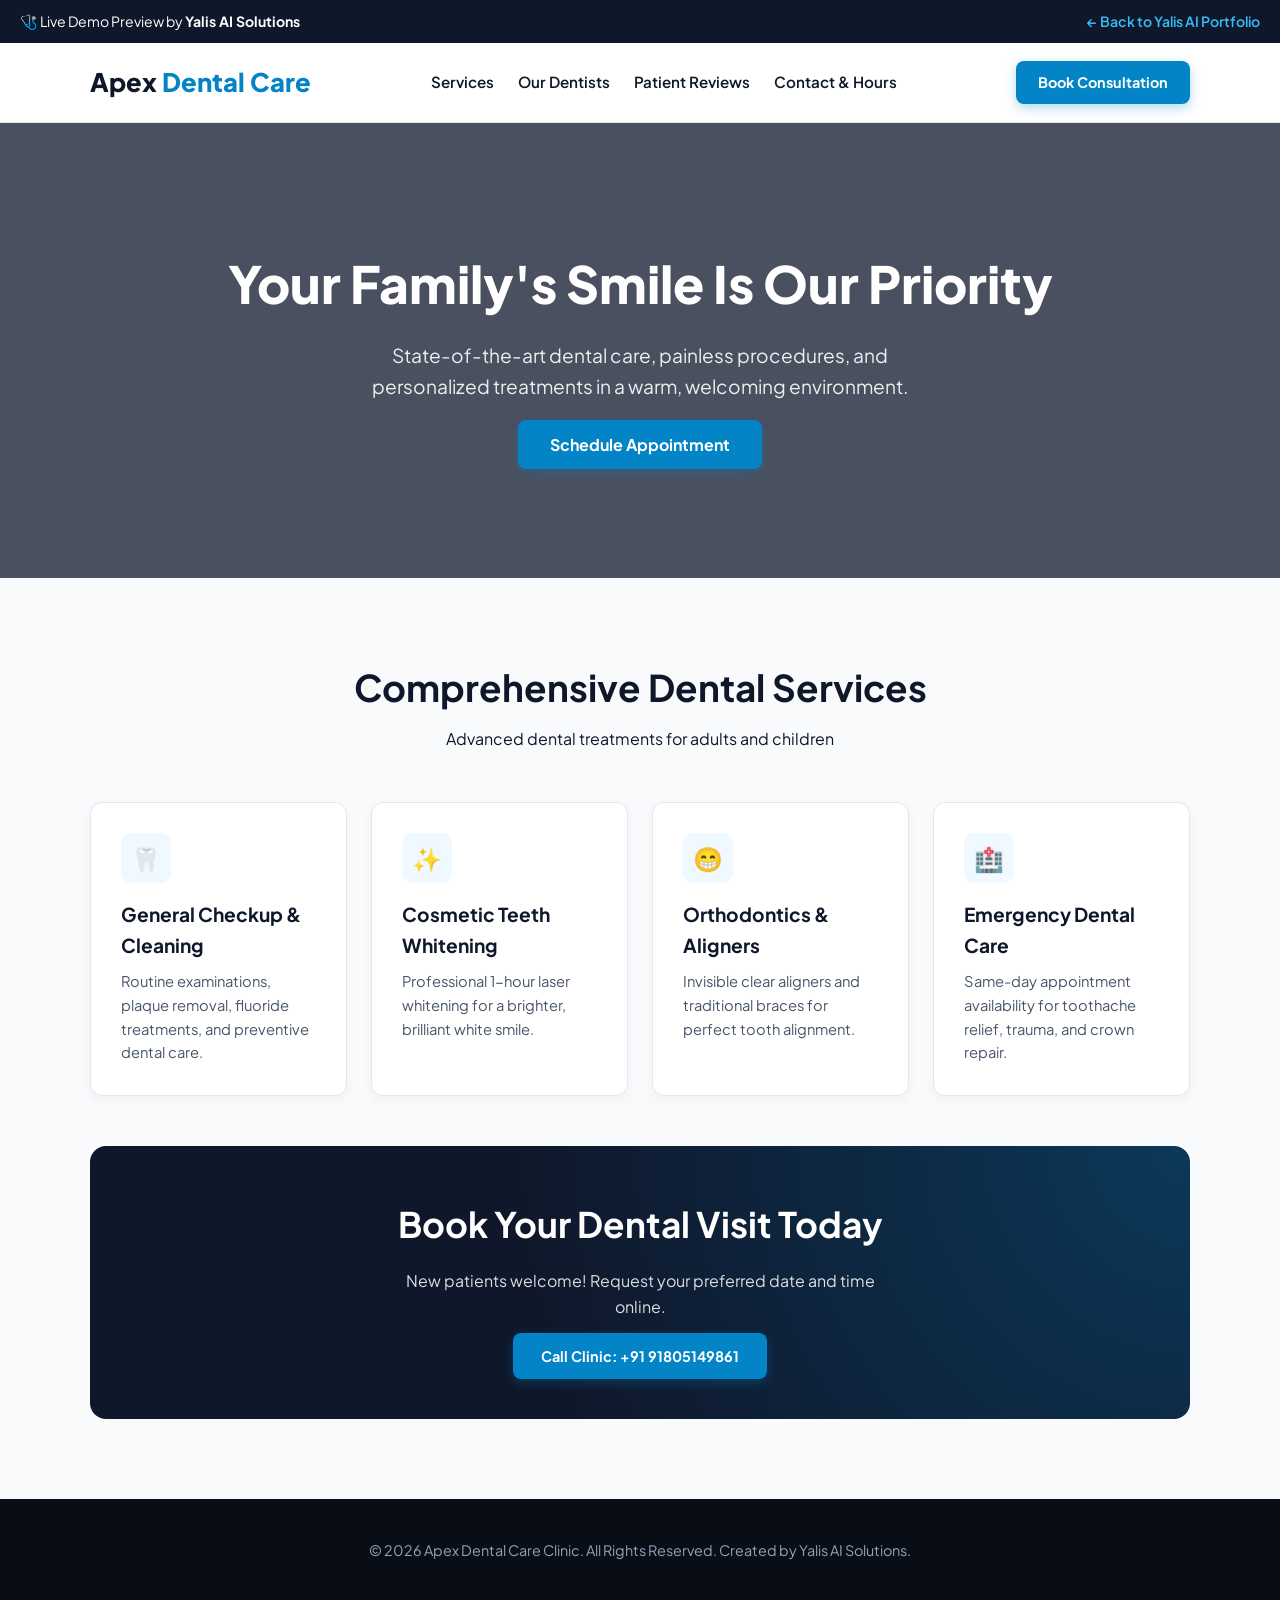
==== demo-clinic.html @ 6a691064 "Add files via upload" ====
<!DOCTYPE html>
<html lang="en">
<head>
  <meta charset="UTF-8">
  <meta name="viewport" content="width=device-width, initial-scale=1.0">
  <title>Apex Dental Care Clinic | Modern Family Dentistry</title>
  <link rel="preconnect" href="https://fonts.googleapis.com">
  <link rel="preconnect" href="https://fonts.gstatic.com" crossorigin>
  <link href="https://fonts.googleapis.com/css2?family=Plus+Jakarta+Sans:wght@400;500;600;700;800&display=swap" rel="stylesheet">
  <style>
    :root {
      --clinic-blue: #0284c7;
      --clinic-dark: #0f172a;
      --clinic-light: #f0f9ff;
      --text-main: #0f172a;
      --text-muted: #475569;
    }
    *, *::before, *::after { box-sizing: border-box; margin: 0; padding: 0; }
    body { font-family: 'Plus Jakarta Sans', sans-serif; background: #f8fafc; color: var(--text-main); line-height: 1.6; }
    
    /* Demo Top Banner */
    .demo-bar {
      background: #0f172a;
      color: #ffffff;
      padding: 10px 20px;
      font-size: 0.88rem;
      display: flex;
      justify-content: space-between;
      align-items: center;
      position: sticky;
      top: 0;
      z-index: 2000;
    }
    .demo-bar a { color: #38bdf8; text-decoration: none; font-weight: 600; }
    .demo-bar a:hover { text-decoration: underline; }

    /* Clinic Header */
    .header { background: #ffffff; padding: 18px 0; border-bottom: 1px solid #e2e8f0; position: sticky; top: 40px; z-index: 1000; }
    .container { width: 90%; max-width: 1100px; margin: 0 auto; }
    .nav-flex { display: flex; justify-content: space-between; align-items: center; }
    .logo { font-size: 1.6rem; font-weight: 800; color: var(--clinic-dark); text-decoration: none; }
    .logo span { color: var(--clinic-blue); }
    .nav-links { display: flex; gap: 24px; list-style: none; font-weight: 600; font-size: 0.95rem; }
    .nav-links a { text-decoration: none; color: var(--text-main); }
    .nav-links a:hover { color: var(--clinic-blue); }
    .btn-blue { background: var(--clinic-blue); color: #ffffff; padding: 10px 22px; border-radius: 8px; text-decoration: none; font-weight: 700; font-size: 0.9rem; box-shadow: 0 4px 12px rgba(2, 132, 199, 0.3); }

    /* Hero Section */
    .clinic-hero {
      background: linear-gradient(rgba(15, 23, 42, 0.75), rgba(15, 23, 42, 0.75)), url('assets/images/portfolio_clinic.png') center/cover no-repeat;
      color: #ffffff;
      padding: 120px 0;
      text-align: center;
    }
    .clinic-hero h1 { font-size: 3.2rem; font-weight: 800; margin-bottom: 16px; }
    .clinic-hero p { font-size: 1.2rem; max-width: 600px; margin: 0 auto 30px auto; opacity: 0.9; }

    /* Services Grid */
    .section { padding: 80px 0; }
    .section-title { text-align: center; margin-bottom: 50px; }
    .section-title h2 { font-size: 2.3rem; margin-bottom: 10px; }
    
    .services-grid { display: grid; grid-template-columns: repeat(auto-fit, minmax(250px, 1fr)); gap: 24px; }
    .service-card { background: #ffffff; padding: 30px; border-radius: 12px; border: 1px solid #e2e8f0; box-shadow: 0 4px 12px rgba(0,0,0,0.04); transition: transform 0.2s ease; }
    .service-card:hover { transform: translateY(-4px); border-color: var(--clinic-blue); }
    .service-icon { width: 50px; height: 50px; background: var(--clinic-light); color: var(--clinic-blue); border-radius: 10px; display: flex; align-items: center; justify-content: center; font-size: 1.5rem; margin-bottom: 16px; }
    .service-title { font-size: 1.2rem; font-weight: 700; margin-bottom: 10px; }
    .service-desc { font-size: 0.92rem; color: var(--text-muted); }

    /* Appointment Banner */
    .appointment-card { background: var(--clinic-dark); color: #ffffff; padding: 50px; border-radius: 16px; text-align: center; margin-top: 50px; background-image: radial-gradient(circle at 100% 0%, rgba(2, 132, 199, 0.3) 0%, transparent 60%); }
    .appointment-card h2 { font-size: 2.2rem; margin-bottom: 16px; }
    .appointment-card p { margin-bottom: 24px; opacity: 0.85; max-width: 500px; margin-left: auto; margin-right: auto; }

    /* Footer */
    .footer { background: #090d16; color: #94a3b8; padding: 40px 0; text-align: center; font-size: 0.9rem; }
  </style>
</head>
<body>

  <!-- DEMO BACK BANNER -->
  <div class="demo-bar">
    <span>🩺 Live Demo Preview by <strong>Yalis AI Solutions</strong></span>
    <a href="index.html#portfolio">← Back to Yalis AI Portfolio</a>
  </div>

  <!-- CLINIC HEADER -->
  <header class="header">
    <div class="container nav-flex">
      <a href="#" class="logo">Apex <span>Dental Care</span></a>
      <ul class="nav-links">
        <li><a href="#services">Services</a></li>
        <li><a href="#doctors">Our Dentists</a></li>
        <li><a href="#reviews">Patient Reviews</a></li>
        <li><a href="#contact">Contact & Hours</a></li>
      </ul>
      <a href="#book" class="btn-blue">Book Consultation</a>
    </div>
  </header>

  <!-- HERO SECTION -->
  <section class="clinic-hero">
    <div class="container">
      <h1>Your Family's Smile Is Our Priority</h1>
      <p>State-of-the-art dental care, painless procedures, and personalized treatments in a warm, welcoming environment.</p>
      <a href="#book" class="btn-blue" style="padding: 14px 32px; font-size: 1rem;">Schedule Appointment</a>
    </div>
  </section>

  <!-- CLINIC SERVICES SECTION -->
  <section class="section" id="services">
    <div class="container">
      <div class="section-title">
        <h2>Comprehensive Dental Services</h2>
        <p>Advanced dental treatments for adults and children</p>
      </div>

      <div class="services-grid">
        
        <!-- SERVICE 1 -->
        <div class="service-card">
          <div class="service-icon">🦷</div>
          <h3 class="service-title">General Checkup & Cleaning</h3>
          <p class="service-desc">Routine examinations, plaque removal, fluoride treatments, and preventive dental care.</p>
        </div>

        <!-- SERVICE 2 -->
        <div class="service-card">
          <div class="service-icon">✨</div>
          <h3 class="service-title">Cosmetic Teeth Whitening</h3>
          <p class="service-desc">Professional 1-hour laser whitening for a brighter, brilliant white smile.</p>
        </div>

        <!-- SERVICE 3 -->
        <div class="service-card">
          <div class="service-icon">😁</div>
          <h3 class="service-title">Orthodontics & Aligners</h3>
          <p class="service-desc">Invisible clear aligners and traditional braces for perfect tooth alignment.</p>
        </div>

        <!-- SERVICE 4 -->
        <div class="service-card">
          <div class="service-icon">🏥</div>
          <h3 class="service-title">Emergency Dental Care</h3>
          <p class="service-desc">Same-day appointment availability for toothache relief, trauma, and crown repair.</p>
        </div>

      </div>

      <!-- APPOINTMENT BANNER -->
      <div class="appointment-card" id="book">
        <h2>Book Your Dental Visit Today</h2>
        <p>New patients welcome! Request your preferred date and time online.</p>
        <a href="tel:+9191805149861" class="btn-blue" style="padding: 14px 28px;">Call Clinic: +91 91805149861</a>
      </div>

    </div>
  </section>

  <!-- FOOTER -->
  <footer class="footer">
    <div class="container">
      <p>&copy; 2026 Apex Dental Care Clinic. All Rights Reserved. Created by Yalis AI Solutions.</p>
    </div>
  </footer>

</body>
</html>
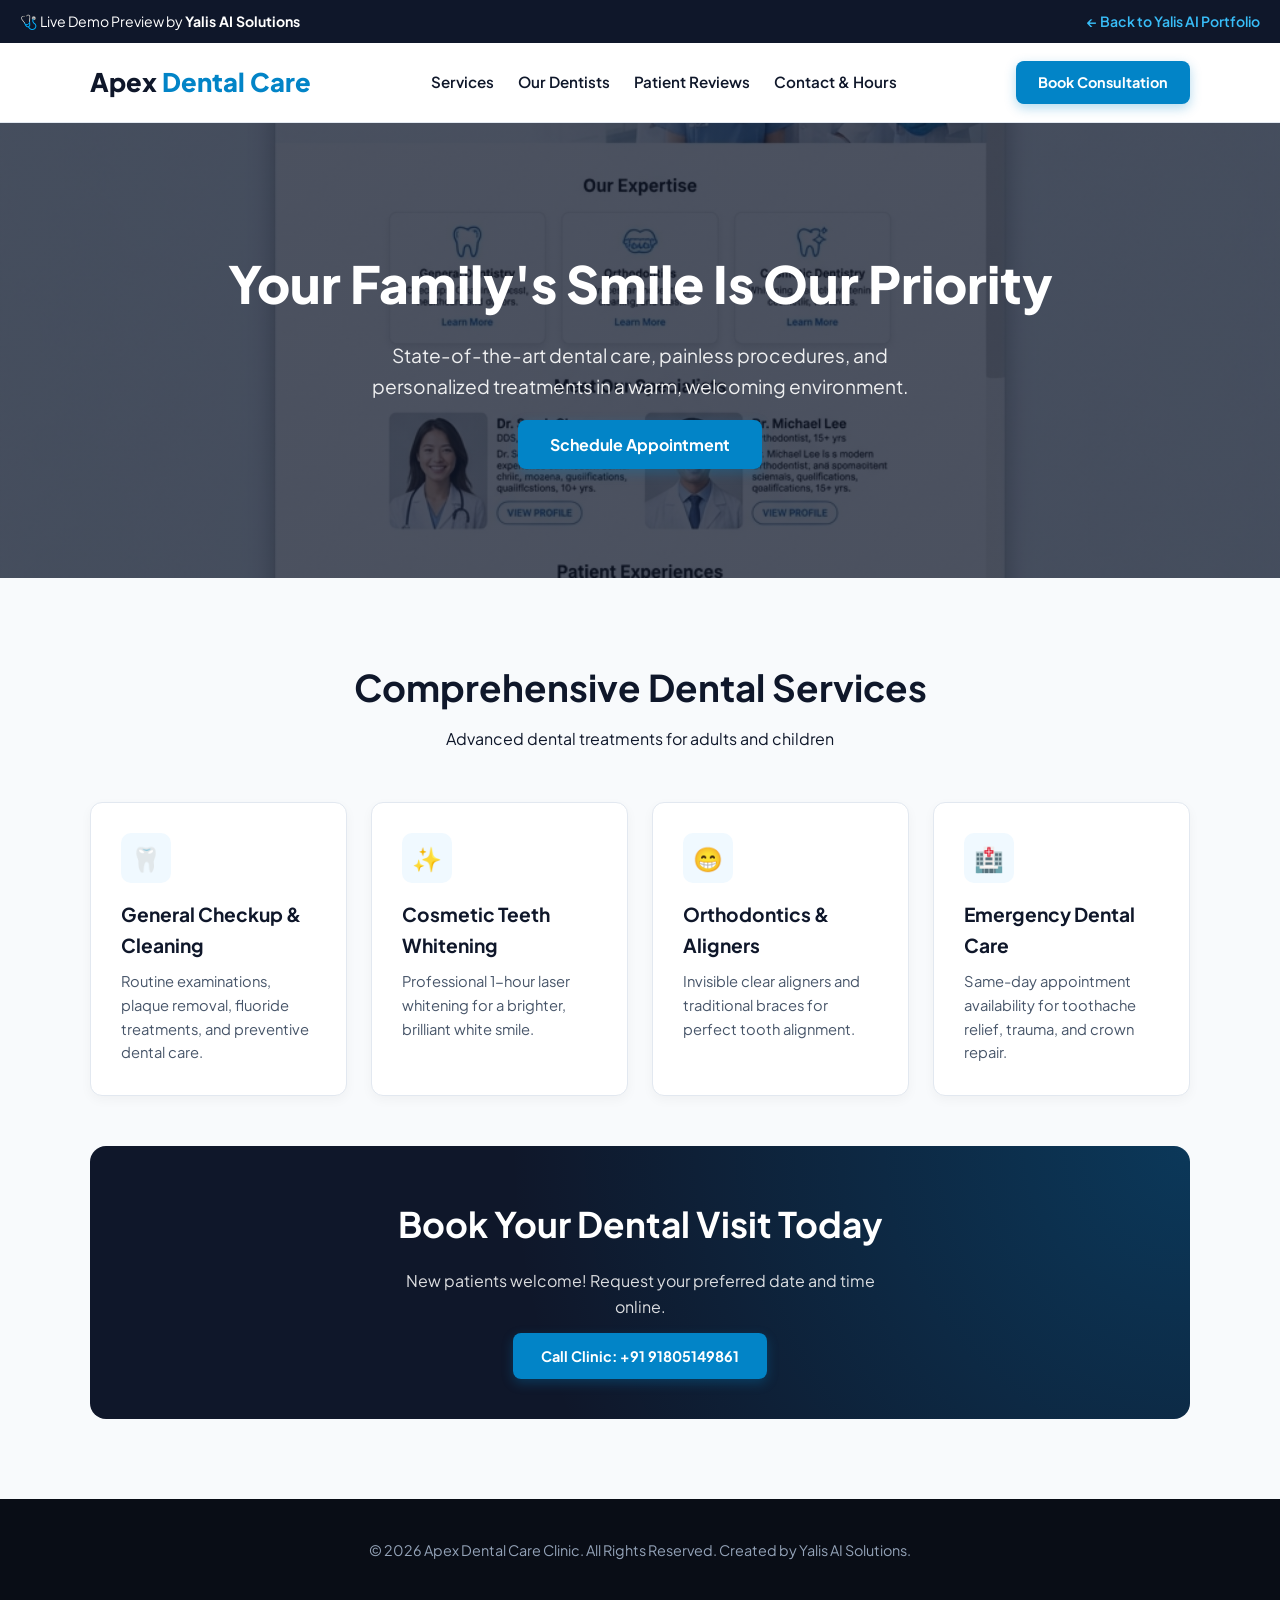
==== commit 9a8dab84: "Add files via upload" ====
--- a/demo-clinic.html
+++ b/demo-clinic.html
@@ -6,6 +6,7 @@
   <title>Apex Dental Care Clinic | Modern Family Dentistry</title>
   <link rel="preconnect" href="https://fonts.googleapis.com">
   <link rel="preconnect" href="https://fonts.gstatic.com" crossorigin>
+  <link rel="icon" type="image/svg+xml" href="./logo_vy_icon.svg">
   <link href="https://fonts.googleapis.com/css2?family=Plus+Jakarta+Sans:wght@400;500;600;700;800&display=swap" rel="stylesheet">
   <style>
     :root {
@@ -47,7 +48,7 @@
 
     /* Hero Section */
     .clinic-hero {
-      background: linear-gradient(rgba(15, 23, 42, 0.75), rgba(15, 23, 42, 0.75)), url('assets/images/portfolio_clinic.png') center/cover no-repeat;
+      background: linear-gradient(rgba(15, 23, 42, 0.75), rgba(15, 23, 42, 0.75)), url('./portfolio_clinic.png') center/cover no-repeat;
       color: #ffffff;
       padding: 120px 0;
       text-align: center;
